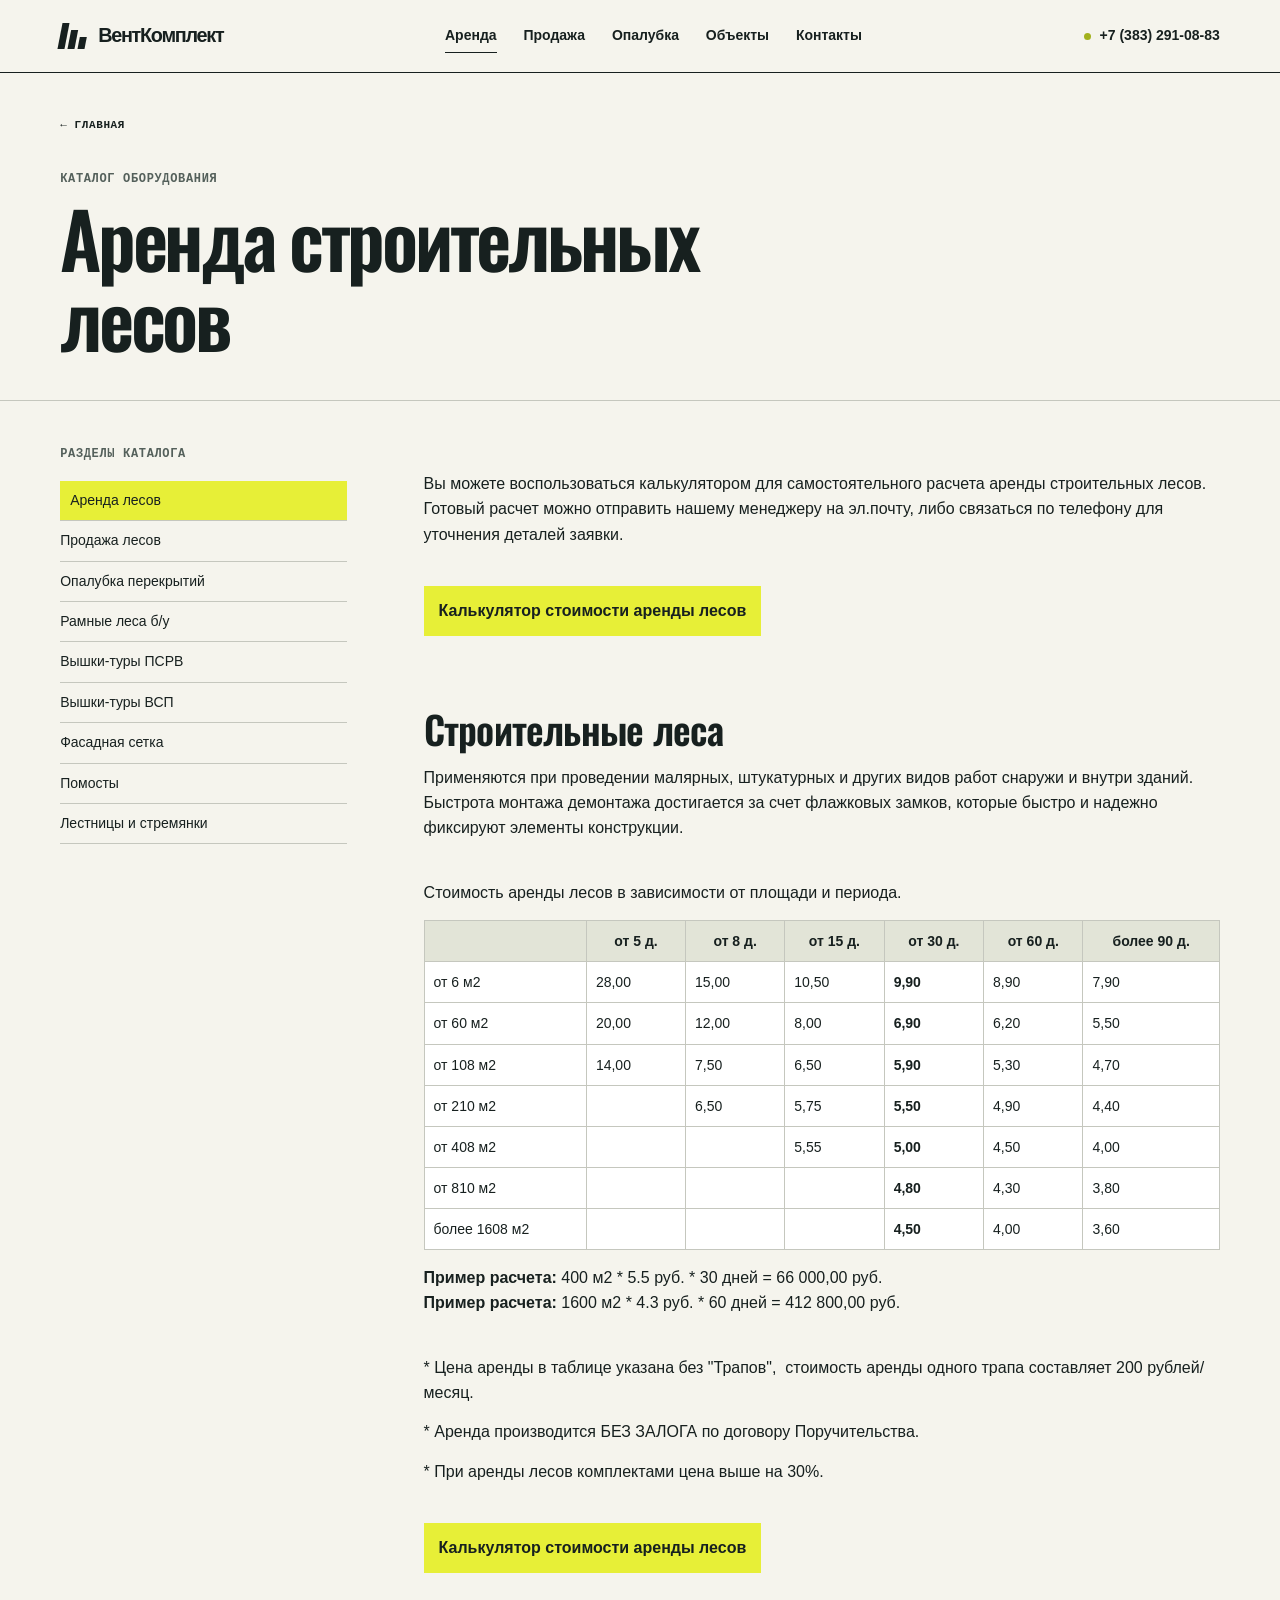
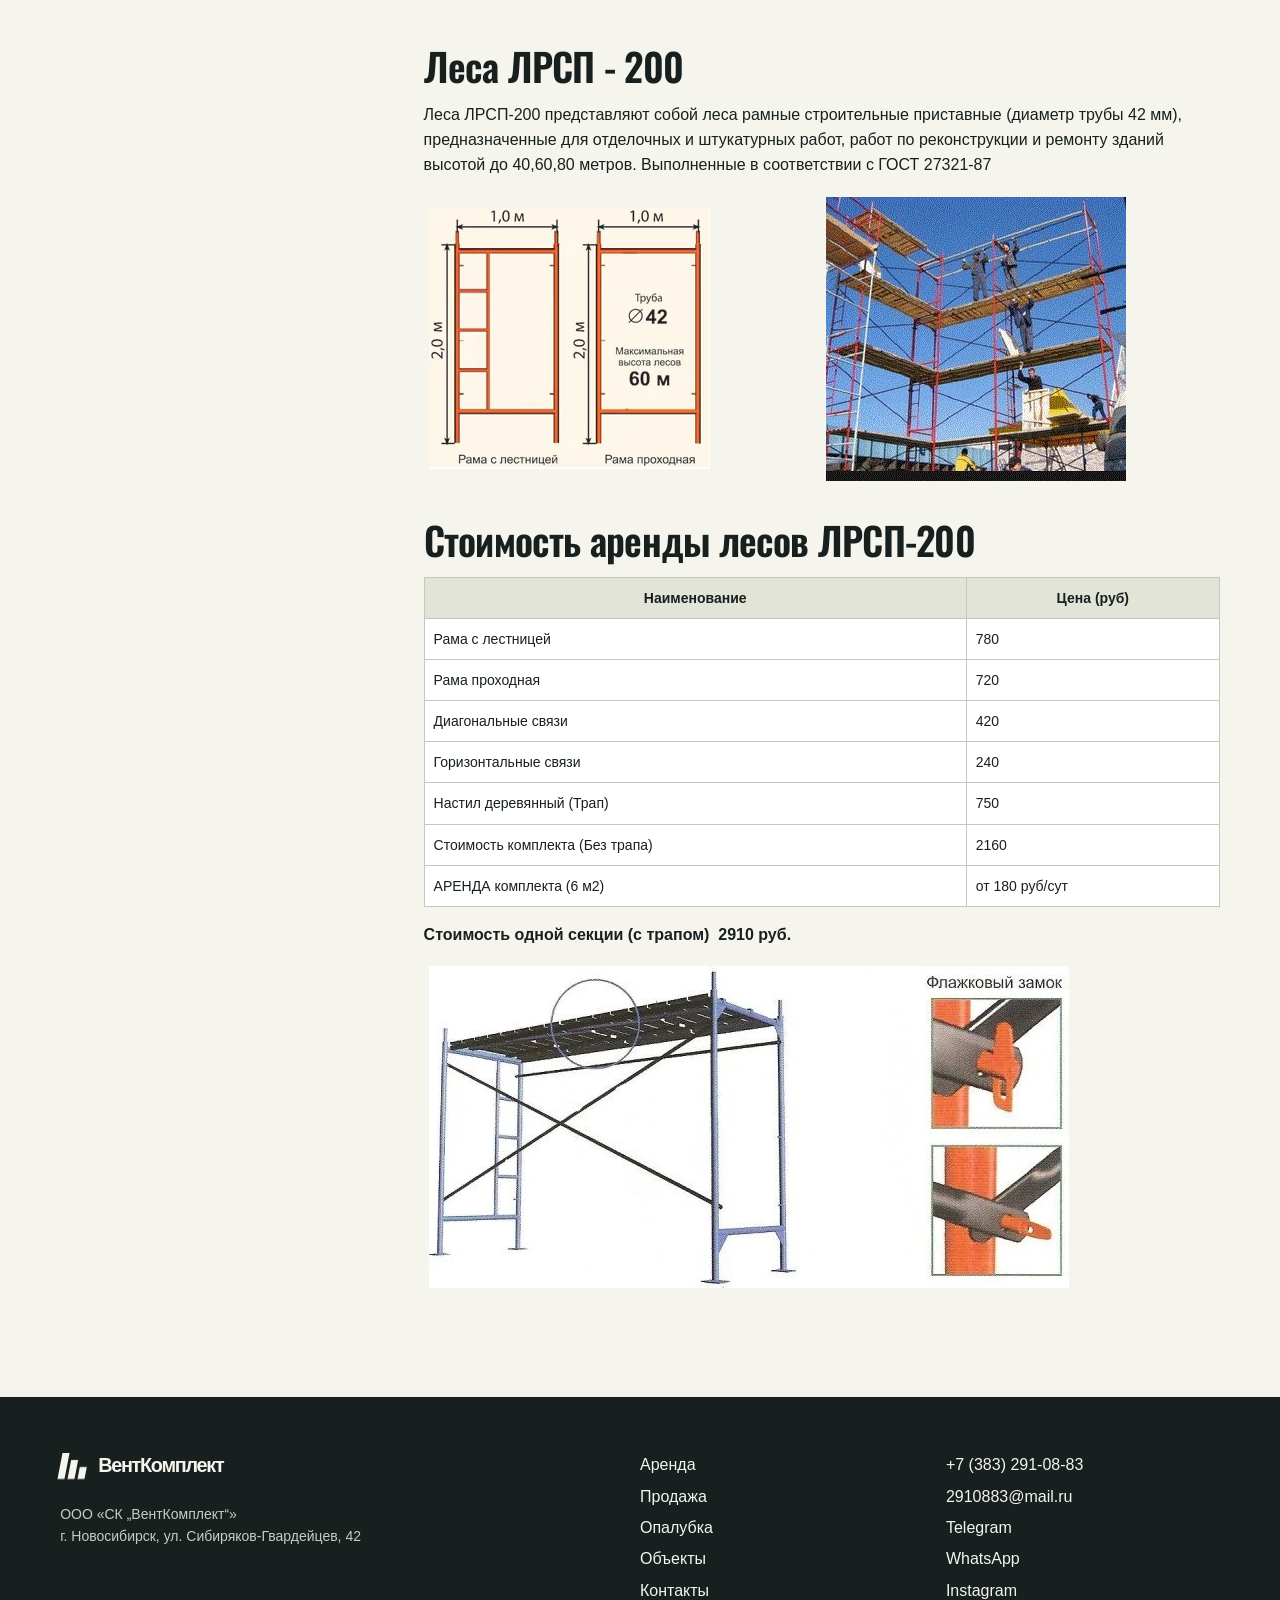
==== arenda-stroitelnyh-lesov.html @ fb4f9b21 "Publish redesign concept" ====
<!DOCTYPE html><html lang="ru"><head><meta charset="utf-8"><meta name="viewport" content="width=device-width, initial-scale=1"><meta name="robots" content="noindex,nofollow"><meta name="theme-color" content="#e9ee35"><title>Аренда строительных лесов | СК ВентКомплект</title><link rel="icon" href="data:,"><link rel="stylesheet" href="site.css"><script defer src="site.js"></script></head><body><a class="skip" href="#main">К содержанию</a><header><div class="topbar wrap"><a class="brand" href="index.html" aria-label="СК ВентКомплект, главная"><i class="brandmark" aria-hidden="true"><b></b><b></b><b></b></i><span>ВентКомплект</span></a><button class="menu" aria-expanded="false" aria-controls="nav">Меню</button><nav id="nav" aria-label="Главное меню"><a href="arenda-stroitelnyh-lesov.html" aria-current="page">Аренда</a><a href="prodazha-stroitelnyh-lesov.html">Продажа</a><a href="opalubka-perekriti.html">Опалубка</a><a href="objects.html">Объекты</a><a href="contacts.html">Контакты</a></nav><a class="header-phone" href="tel:+73832910883"><i></i>+7 (383) 291-08-83</a></div></header><main id="main"><div class="wrap intro"><a class="back" href="index.html">← Главная</a><p class="eyebrow">Каталог оборудования</p><h1>Аренда строительных лесов</h1></div><div class="wrap details-layout"><aside class="sidemenu"><p class="eyebrow">Разделы каталога</p><a href="arenda-stroitelnyh-lesov.html" aria-current="page">Аренда лесов</a><a href="prodazha-stroitelnyh-lesov.html">Продажа лесов</a><a href="opalubka-perekriti.html">Опалубка перекрытий</a><a href="ramnye-lesa.html">Рамные леса б/у</a><a href="vyshka-tura.html">Вышки-туры ПСРВ</a><a href="vyshka-tura-vsp.html">Вышки-туры ВСП</a><a href="fasadnaya-setka.html">Фасадная сетка</a><a href="pomost.html">Помосты</a><a href="lestnicy-stremyanki-transformery.html">Лестницы и стремянки</a></aside><article class="prose">


<br/>
<p>Вы можете воспользоваться калькулятором для самостоятельного расчета аренды строительных лесов. Готовый расчет можно отправить нашему менеджеру на эл.почту, либо связаться по телефону для уточнения деталей заявки.</p>
<br/>
<p>
<a class="calc" href="https://lesa-nsk.ru/calculator/index">Калькулятор стоимости аренды лесов</a></p>
<br/>
<h2>Строительные леса</h2>
<p>Применяются при проведении малярных, штукатурных и других видов работ снаружи и внутри зданий. Быстрота монтажа демонтажа достигается за счет флажковых замков, которые быстро и надежно фиксируют элементы конструкции.</p>
<span><br/>Стоимость аренды лесов в зависимости от площади и периода.</span>
<div><div class="table-scroll"><table><thead>
<tr><th></th><th>от 5 д.</th><th>от 8 д.</th><th>от 15 д.</th><th>от 30 д.</th><th>от 60 д.</th><th>более 90 д.</th></tr>
</thead>
<tbody>
<tr><td>от 6 м2</td><td>28,00</td><td>15,00</td><td>10,50</td><td><b>9,90</b></td><td>8,90</td><td>7,90</td></tr>
<tr><td>от 60 м2</td><td>20,00</td><td>12,00</td><td>8,00</td><td><b>6,90</b></td><td>6,20</td><td>5,50</td></tr>
<tr><td>от 108 м2</td><td>14,00</td><td>7,50</td><td>6,50</td><td><b>5,90</b></td><td>5,30</td><td>4,70</td></tr>
<tr><td>от 210 м2</td><td></td><td>6,50</td><td>5,75</td><td><b>5,50</b></td><td>4,90</td><td>4,40</td></tr>
<tr><td>от 408 м2</td><td></td><td></td><td>5,55</td><td><b>5,00</b></td><td>4,50</td><td>4,00</td></tr>
<tr><td>от 810 м2</td><td></td><td></td><td></td><td><b>4,80</b></td><td>4,30</td><td>3,80</td></tr>
<tr><td>более 1608 м2</td><td></td><td></td><td></td><td><b>4,50</b></td><td>4,00</td><td>3,60</td></tr>
</tbody></table></div></div><p>
<strong>Пример расчета:</strong> 400 м2 * 5.5 руб. * 30 дней
    = 66 000,00 руб.<br/>
<strong>Пример расчета:</strong> 1600 м2 * 4.3 руб. * 60 дней
    = 412 800,00 руб.<br/>
</p>
<br/>
<p>
<span>* Цена аренды в таблице указана без "Трапов",  стоимость аренды одного трапа составляет 200 рублей/месяц.</span>
</p>
<p>
<span>* Аренда производится БЕЗ ЗАЛОГА по договору Поручительства.</span>
</p>
<p>
<span>* При аренды лесов комплектами цена выше на 30%.</span>
</p>
<br/>
<p>
<a class="calc" href="https://lesa-nsk.ru/calculator/index">Калькулятор стоимости аренды лесов</a></p>
<br/>
<h2>Леса ЛРСП - 200</h2>
<p>
    Леса ЛРСП-200 представляют собой леса рамные строительные приставные (диаметр трубы 42 мм), предназначенные для отделочных и штукатурных работ, работ по реконструкции и ремонту зданий высотой до 40,60,80 метров. Выполненные в соответствии с ГОСТ 27321-87
</p>
<p>
<img alt="Аренда строительных лесов" height="261" loading="lazy" src="assets/eb0718deeb.webp" width="281"/> 
                          <img alt="Аренда строительных лесов" height="284" loading="lazy" src="assets/af94b24071.webp" width="300"/>
</p>
<h3>Стоимость аренды лесов ЛРСП-200</h3>
<div class="table-scroll"><table>
<thead>
<tr>
<th>
<span><strong>Наименование</strong></span></th>
<th>
<span><strong>Цена (руб)</strong></span></th>
</tr>
</thead>
<tbody>
<tr>
<td>
<span>Рама с лестницей </span></td>
<td>
<span>780</span></td>
</tr>
<tr>
<td>
<span>Рама проходная </span></td>
<td>
<span>720</span></td>
</tr>
<tr>
<td>
<span>Диагональные связи </span></td>
<td>
<span>420</span></td>
</tr>
<tr>
<td>
<span>Горизонтальные связи </span></td>
<td>
<span>240</span></td>
</tr>
<tr>
<td>
<span>Настил деревянный (Трап) </span></td>
<td>
<span>750</span></td>
</tr>
<tr>
<td>
<span><span>Стоимость комплекта (Без трапа)</span></span>
</td>
<td>
<span><span>2160</span></span></td>
</tr>
<tr>
<td>
<span><span>АРЕНДА комплекта (6 м2) </span></span></td>
<td>
<span><span>от 180 руб/сут</span></span></td>
</tr>
</tbody>
</table></div>

<p>
<span><strong>Стоимость одной секции (с трапом)  <span>2910 руб.</span></strong></span></p>

<p>
<img alt="Аренда строительных лесов" height="322" loading="lazy" src="assets/272e904239.webp" width="640"/>
</p>
</article></div></main><footer><div class="wrap footgrid"><div><a class="brand" href="index.html" aria-label="СК ВентКомплект, главная"><i class="brandmark" aria-hidden="true"><b></b><b></b><b></b></i><span>ВентКомплект</span></a><p>ООО «СК „ВентКомплект“»<br>г. Новосибирск, ул. Сибиряков-Гвардейцев, 42</p></div><div class="footlinks"><a href="arenda-stroitelnyh-lesov.html">Аренда</a><a href="prodazha-stroitelnyh-lesov.html">Продажа</a><a href="opalubka-perekriti.html">Опалубка</a><a href="objects.html">Объекты</a><a href="contacts.html">Контакты</a></div><div class="footlinks"><a href="tel:+73832910883">+7 (383) 291-08-83</a><a href="mailto:2910883@mail.ru">2910883@mail.ru</a><a href="https://t.me/KvitkinR">Telegram</a><a href="https://wa.me/79830029024">WhatsApp</a><a href="https://www.instagram.com/lesa_nsk_/">Instagram</a></div></div></footer><dialog aria-label="Увеличенная фотография"><button class="close" aria-label="Закрыть фотографию">×</button><img alt=""></dialog></body></html>
---- site.css ----
@import url("assets/fonts.css");
:root{--ink:#17201f;--paper:#f5f4ed;--acid:#e7ef37;--line:#c5c7be;--muted:#54605b;--pad:clamp(20px,4.7vw,80px);--head:Oswald,"Arial Narrow",Arial,sans-serif;--mono:Consolas,"Courier New",monospace}
*{box-sizing:border-box}html{scroll-behavior:smooth;scroll-padding-top:82px}body{margin:0;background:var(--paper);color:var(--ink);font:16px/1.53 Arial,Helvetica,sans-serif;-webkit-font-smoothing:antialiased}button,a{color:inherit}a{text-decoration:none}button{font:inherit;cursor:pointer}button:focus-visible,a:focus-visible,[tabindex]:focus-visible{outline:3px solid #3475ce;outline-offset:3px}img{max-width:100%;display:block}figure,p,h1,h2,h3{margin:0}h1,h2,h3{font-weight:600}h1,h2{font-family:var(--head);letter-spacing:-.043em;line-height:1.04}h2{font-size:clamp(42px,5.2vw,84px)}.wrap{width:min(100%,1800px);margin-inline:auto;padding-inline:var(--pad)}.section{padding-block:clamp(62px,7vw,110px)}.skip{position:fixed;top:-80px;left:15px;background:white;padding:10px;z-index:9}.skip:focus{top:5px}
header{background:var(--paper);border-bottom:1px solid var(--ink);position:relative;z-index:5}.topbar{min-height:72px;display:flex;align-items:center;justify-content:space-between;gap:26px}.brand{display:inline-flex;align-items:center;gap:9px;font-size:clamp(18px,1.55vw,26px);font-weight:800;letter-spacing:-.065em;white-space:nowrap;line-height:1}.brandmark{display:flex;width:29px;height:26px;gap:3px;align-items:flex-end;transform:skewX(-11deg)}.brandmark b{width:7px;background:currentColor;display:block;height:100%}.brandmark b:nth-child(2){height:72%}.brandmark b:nth-child(3){height:45%}nav{display:flex;align-items:center;gap:clamp(14px,2.1vw,36px)}nav a,.header-phone{font-size:14px;font-weight:600}nav a{position:relative;padding-block:6px}nav a::after,.plain::after{content:"";position:absolute;inset:auto 0 0;height:1px;background:currentColor;transform:scaleX(0);transform-origin:left;transition:transform .23s}nav a:hover::after,nav [aria-current]::after,.plain:hover::after{transform:scaleX(1)}.header-phone{display:flex;align-items:center;white-space:nowrap;gap:9px}.header-phone i,.signal{display:inline-block;width:10px;height:10px;border-radius:50%;background:#a2b11d}.header-phone i{width:7px;height:7px}.menu{display:none}
.hero{margin-inline:auto;max-width:1800px;display:grid;grid-template-columns:46% 54%;min-height:clamp(545px,46vw,760px);border-bottom:1px solid var(--ink)}.hero-copy{display:grid;grid-template-rows:auto 1fr auto;padding:clamp(26px,3vw,54px) var(--pad) 24px}.hero-top,.eyebrow,.herobottom,.photolink,.rail-hint,.back{font:600 12px/1.4 var(--mono);letter-spacing:.055em;text-transform:uppercase}.hero-top{display:flex;align-items:center;gap:12px}.hero-top .signal{width:9px;height:9px;background:var(--ink);box-shadow:0 0 0 4px var(--acid)}.hero-top em{font-style:normal;color:#798079}.hero-body{align-self:center;padding:35px 0}.eyebrow{color:var(--muted);margin:0 0 18px}.hero h1{font-size:clamp(70px,6.6vw,114px);text-transform:uppercase;line-height:1;letter-spacing:-.048em}.sub{color:#394440;font-size:clamp(16px,1.45vw,22px);line-height:1.45;margin-top:24px}.actions{display:flex;align-items:center;gap:clamp(15px,2.4vw,36px);margin-top:30px}.btn{display:inline-flex;justify-content:space-between;gap:22px;align-items:center;min-height:49px;padding:12px 19px;background:var(--acid);border:1px solid var(--ink);font-size:15px;font-weight:700;transition:background .22s,color .22s}.btn:hover{background:var(--ink);color:var(--acid)}.btn span,.plain span,.product span,.photolink>span:last-child{display:inline-block;transition:transform .25s}.btn:hover span,.plain:hover span,.product:hover span,.photolink:hover>span:last-child{transform:translate(2px,-2px)}.plain{display:inline-flex;gap:12px;align-items:center;position:relative;font-size:15px;font-weight:600;padding-block:3px}.herobottom{font-size:10px;letter-spacing:.08em;display:flex;gap:12px;align-items:center;align-self:end;width:fit-content}.rule{width:38px;height:1px;background:currentColor}.hero-image{position:relative;overflow:hidden;background:#899caa;border-left:1px solid var(--ink)}.hero-image>img{width:100%;height:100%;object-fit:cover;position:absolute;inset:0;transform:scale(1.055) translateY(var(--shift,0px));filter:saturate(.77) contrast(1.055)}.hero-image::before,.hero-image::after{content:"";position:absolute;width:18px;height:18px;z-index:1;top:20px;pointer-events:none;border-top:2px solid rgba(255,255,255,.92)}.hero-image::before{left:20px;border-left:2px solid white}.hero-image::after{right:20px;border-right:2px solid white}.photolink{position:absolute;bottom:23px;right:24px;background:var(--ink);color:white;display:flex;gap:12px;align-items:center;font-size:10px;padding:12px 15px}.xhair{position:relative;width:14px;height:14px;border:1px solid var(--acid);border-radius:100%}.xhair:after{content:"";position:absolute;inset:4px;background:var(--acid);border-radius:100%}
.sectionhead{display:flex;justify-content:space-between;align-items:flex-end;gap:16px;margin-bottom:32px}.sectionhead .eyebrow,.pinned .eyebrow,.delivery .eyebrow{margin-bottom:10px}.rail-hint{font-size:10px;display:flex;align-items:center;gap:8px}.rail-hint b{font:22px/1 Arial}.rail{display:flex;gap:16px;overflow-x:auto;overscroll-behavior-x:contain;scrollbar-color:#555e53 #ddded5;scrollbar-width:thin;padding-bottom:14px;align-items:stretch}.product{flex:0 0 clamp(230px,25.9vw,440px);display:flex;flex-direction:column;min-width:0}.render{height:clamp(185px,17vw,310px);position:relative;display:grid;place-items:center;background:linear-gradient(to right,#cdd1c535 1px,transparent 1px),linear-gradient(to bottom,#cdd1c535 1px,transparent 1px),#edeee5;background-size:28px 28px;border:1px solid #c5c8be}.render img{width:72%;height:76%;object-fit:contain;mix-blend-mode:multiply;transition:transform .45s cubic-bezier(.2,.8,.2,1)}.product:hover .render img{transform:scale(1.035)}.cardname{display:flex;justify-content:space-between;align-items:flex-start;gap:12px;padding:15px 2px 6px}.cardname h3{font:600 clamp(20px,1.7vw,28px)/1.16 var(--head);letter-spacing:-.025em}.cardname span{font-size:20px}
.company{background:var(--ink);color:var(--paper)}.company .eyebrow{color:#c4cbbd}.about-layout{display:grid;grid-template-columns:1fr .95fr;gap:10%}.pinned{position:sticky;align-self:start;top:clamp(30px,7vh,80px)}.about-photo{margin-top:28px;max-width:360px;aspect-ratio:1.85;overflow:hidden}.about-photo img{width:100%;height:100%;object-fit:cover;object-position:50% 63%;filter:grayscale(.4)}.facts{counter-reset:story}.fact{position:relative;border-top:1px solid #57605b;padding:25px 0 clamp(36px,5vw,75px);counter-increment:story}.fact::before{content:"0" counter(story);font:12px var(--mono);color:var(--acid);display:block;margin-bottom:16px}.fact h3{font-family:var(--head);letter-spacing:-.02em;line-height:1.18;font-size:clamp(29px,3.2vw,48px);margin-bottom:17px}.fact p{color:#d5d9d3;line-height:1.62;font-size:clamp(15px,1.16vw,18px);max-width:60ch;margin-bottom:10px}.fact:last-child{padding-bottom:0}.view-photo{display:block;position:relative;background:#738077;border:0;padding:0;overflow:hidden;cursor:zoom-in}.view-photo img{width:100%;height:100%;object-fit:cover;transition:transform .5s}.view-photo:hover img{transform:scale(1.035)}.view-photo span{position:absolute;bottom:12px;right:12px;background:var(--paper);width:34px;height:34px;display:grid;place-items:center;color:var(--ink)}.gallery .view-photo{flex:0 0 min(41vw,620px);height:clamp(200px,24vw,390px)}.shipping{padding:clamp(40px,6vw,88px) 0;background:var(--acid);border-block:1px solid var(--ink)}.delivery{display:flex;gap:24px;align-items:center;justify-content:space-between}.delivery h2{max-width:12em;font-size:clamp(40px,4vw,72px)}.btn.black{background:var(--ink);color:white}.btn.black:hover{color:var(--acid)}footer{background:var(--ink);color:var(--paper);padding:56px 0}.footgrid{display:grid;grid-template-columns:2fr 1fr 1fr;gap:32px}.footgrid p{margin-top:16px;color:#c5ccc6;line-height:1.6;font-size:14px}.footlinks{display:flex;flex-direction:column;gap:7px;align-items:flex-start}.footlinks a:hover{text-decoration:underline}
.intro{padding-block:38px 42px}.back{display:inline-block;font-size:11px;margin-bottom:38px}.intro h1{font-size:clamp(48px,6vw,94px);max-width:18ch}.intro .eyebrow{margin-bottom:10px}.details-layout{border-top:1px solid var(--line);display:grid;grid-template-columns:minmax(170px,.36fr) minmax(0,1fr);gap:clamp(26px,6vw,100px);padding-block:45px 90px}.sidemenu{position:sticky;top:23px;align-self:start;display:grid}.sidemenu a{font-size:14px;padding:9px 10px 9px 0;border-bottom:1px solid var(--line)}.sidemenu [aria-current]{background:var(--acid);padding-left:10px}.prose{min-width:0;overflow-wrap:anywhere;line-height:1.58}.prose h2,.prose h3{font:600 clamp(26px,3vw,42px)/1.15 var(--head);margin:32px 0 14px;letter-spacing:-.02em}.prose p,.prose ul,.prose ol{margin:0 0 14px}.prose :is(td,th) p{margin:0}.prose img{display:inline-block;width:auto;height:auto;max-height:430px;vertical-align:middle;object-fit:contain;margin:5px;max-width:calc(100% - 10px)}.prose a{text-decoration:underline;text-underline-offset:3px}.prose .calc{display:inline-block;background:var(--acid);padding:12px 15px;text-decoration:none;font-weight:bold}.table-scroll{overflow:auto;max-width:100%;margin-block:15px;scrollbar-width:thin}.table-scroll .table-scroll{margin:0}.prose table{border-collapse:collapse;min-width:100%;font-size:14px;background:#fff}.prose th,.prose td{border:1px solid var(--line);padding:9px;min-width:70px;overflow-wrap:normal}.prose td img{max-height:180px}.prose th{background:#e2e4d7}.prose br+br{display:none}.photowall{display:grid;grid-template-columns:1fr 1fr;gap:18px;padding-bottom:85px}.photowall .view-photo{aspect-ratio:1.6}.contactgrid{display:grid;grid-template-columns:1.25fr 1fr;gap:6%;padding-bottom:85px}.contactrow{border-top:1px solid var(--line);padding:16px 0;display:grid;gap:4px}.contactrow span{font-size:14px;color:var(--muted)}.contactrow a{font-size:clamp(22px,2.5vw,36px);letter-spacing:-.045em}.address{background:#e7eadb;padding:35px;align-self:start}.address h2{font-size:29px}.address p{margin:9px 0 22px}.address p:last-child{margin-bottom:0}dialog{border:none;background:transparent;padding:0;max-width:94vw;max-height:92dvh;overflow:visible}dialog::backdrop{background:#0e1515e8}dialog img{max-height:82dvh;width:auto;max-width:90vw;object-fit:contain}.close{position:absolute;right:0;top:-38px;border:0;color:white;background:transparent;font-size:35px;line-height:1}.motion .fact{transition:opacity .55s,transform .55s}.motion .fact.wait{opacity:.55;transform:translateY(14px)}
@media(max-width:1000px){.topbar{gap:14px}.hero h1{font-size:6.8vw}.hero-copy{padding-right:22px}.hero .actions{gap:16px}.header-phone{font-size:12px}nav{gap:15px}nav a{font-size:13px}}
@media(max-width:760px){.topbar{min-height:58px}.menu{display:block;margin-left:auto;border:1px solid var(--line);padding:6px 12px;background:transparent;font-size:13px}.header-phone{display:none}nav{display:none;position:absolute;left:0;right:0;top:100%;padding:12px var(--pad) 17px;background:var(--paper);border-bottom:1px solid var(--ink);flex-direction:column;align-items:stretch;gap:0}nav.open{display:flex}nav a{padding:9px 0}.hero{grid-template-columns:1fr;min-height:0}.hero-copy{padding:25px var(--pad) 23px}.hero-body{padding:31px 0 0}.hero-top{font-size:10px}.hero .eyebrow{margin-bottom:10px}.hero h1{font-size:clamp(52px,11vw,80px)}.hero h1 br{display:none}.hero h1 br::after{content:" "}.hero h1{max-width:11ch}.hero .sub{margin-top:15px}.actions{margin-top:21px}.btn{min-height:44px}.herobottom{display:none}.hero-image{height:clamp(210px,60vw,385px);border-left:0;border-top:1px solid var(--ink)}.photolink{bottom:13px;right:13px}.hero-image::before,.hero-image::after{top:13px;width:13px;height:13px}.hero-image::before{left:13px}.hero-image::after{right:13px}.rail{gap:12px}.product{flex-basis:min(72vw,330px)}.render{height:clamp(165px,45vw,230px)}.about-layout{grid-template-columns:1fr;gap:30px}.pinned{top:0;z-index:1;background:var(--ink);padding:15px 0;border-bottom:1px solid #55605c}.about-photo{display:none}.fact{padding:20px 0 26px}.fact::before{margin-bottom:9px}.sectionhead{margin-bottom:22px}.gallery .view-photo{flex-basis:80vw;height:52vw;max-height:350px}.delivery{align-items:flex-start;flex-direction:column}.footgrid{grid-template-columns:1fr 1fr}.footgrid>div:first-child{grid-column:1/-1}.details-layout{grid-template-columns:minmax(0,1fr);padding-top:16px;gap:22px}.sidemenu{position:static;display:flex;overflow-x:auto;gap:12px;align-items:center}.sidemenu a{flex:none;padding:7px;font-size:12px}.sidemenu .eyebrow{display:none}.intro{padding-block:22px 28px}.back{margin-bottom:20px}.photowall{grid-template-columns:1fr}.contactgrid{grid-template-columns:1fr;gap:24px}.address{padding:25px}.prose img{max-height:290px}}
@media(max-width:370px){.actions{flex-wrap:wrap}.hero h1{font-size:49px}}
@media(prefers-reduced-motion:reduce){html{scroll-behavior:auto}*,*::before,*::after{transition:none!important;animation:none!important}.hero-image>img{transform:none}}
@media(min-width:761px){.hero h1{font-size:clamp(44px,6.1vw,110px)}}
.hero-copy{min-width:0}
@media(max-width:370px){.hero h1{font-size:44px}.rail-hint{display:none}.sectionhead{align-items:flex-start;flex-wrap:wrap}.intro h1{font-size:42px}}
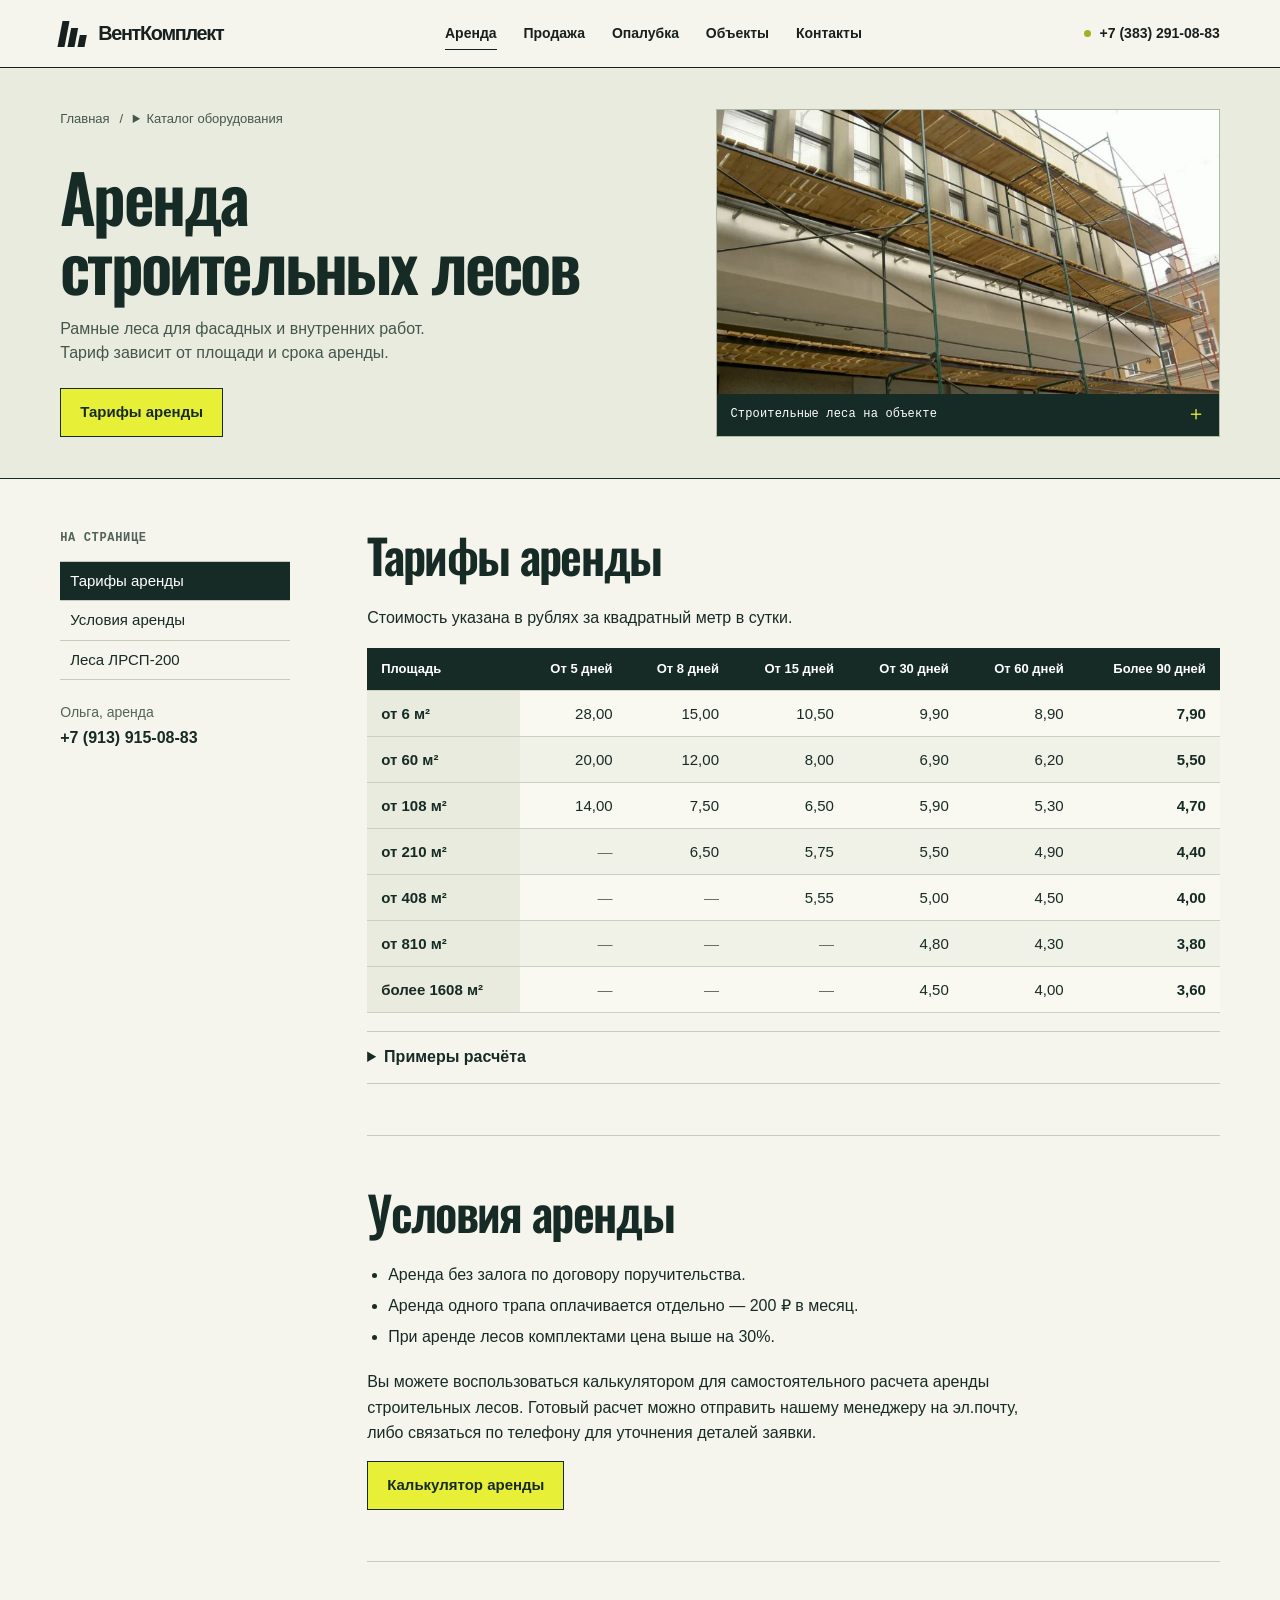
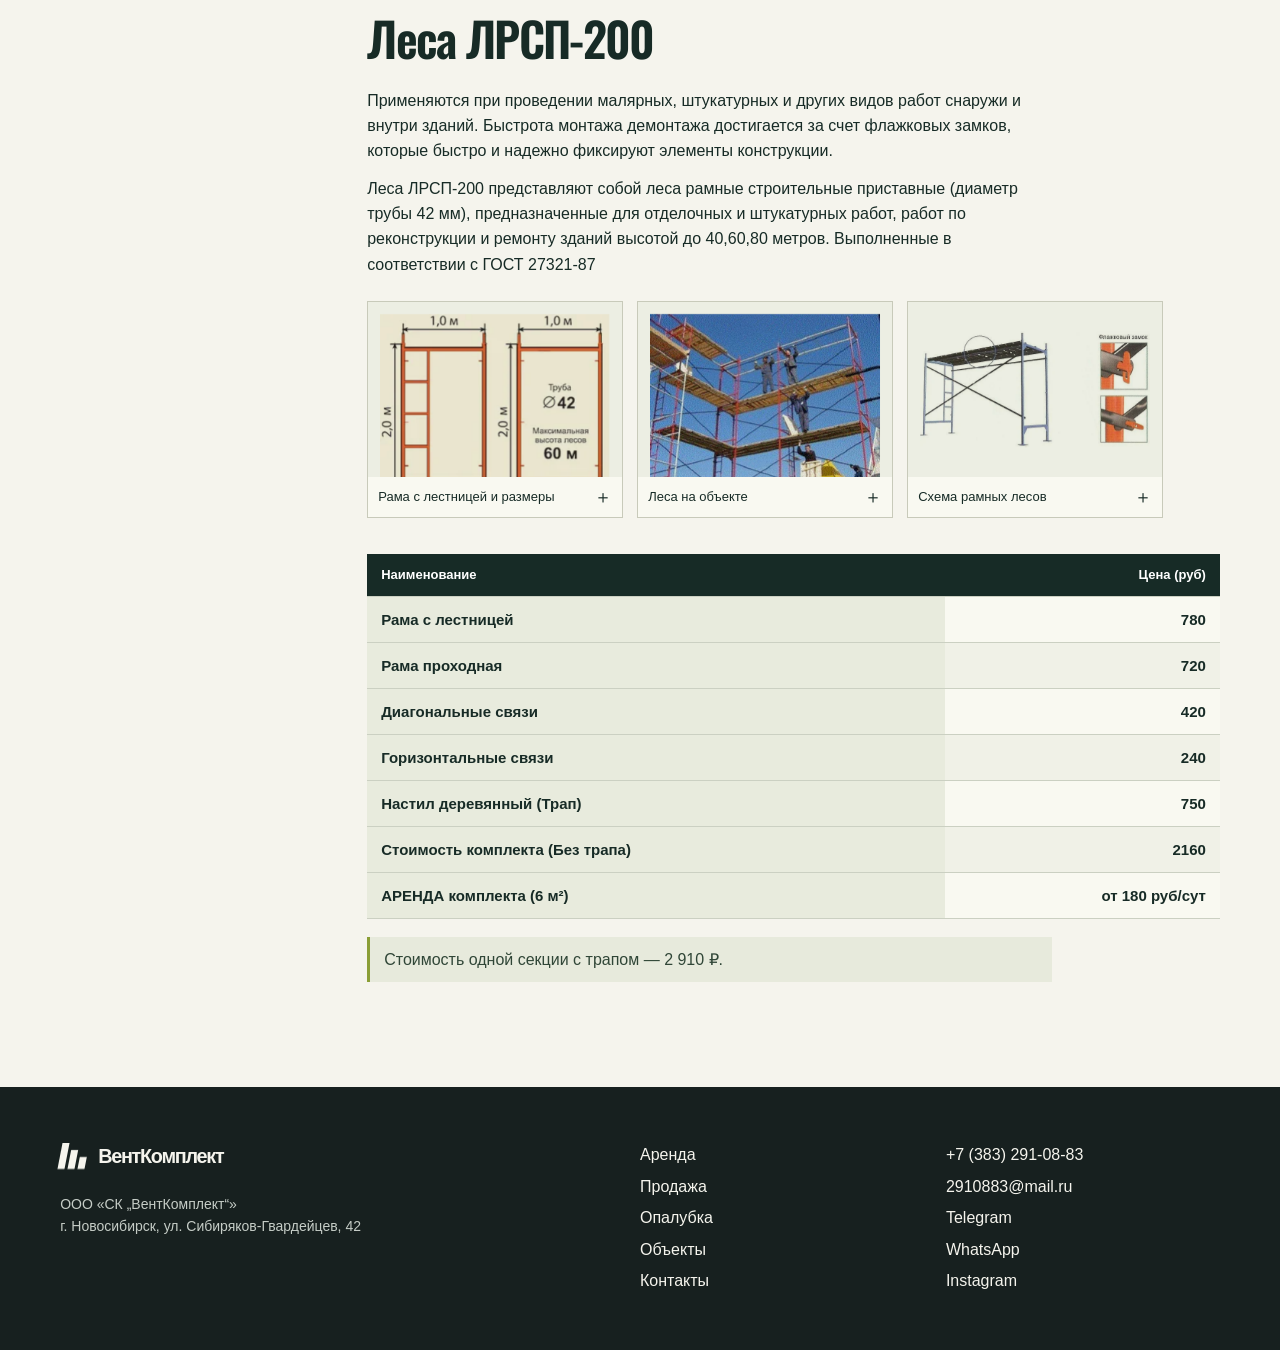
==== commit 2e4117b5: "Rework VentKomplekt around field photography, rental rates and equipment specifications" ====
--- a/arenda-stroitelnyh-lesov.html
+++ b/arenda-stroitelnyh-lesov.html
@@ -1,115 +1,216 @@
-<!DOCTYPE html><html lang="ru"><head><meta charset="utf-8"><meta name="viewport" content="width=device-width, initial-scale=1"><meta name="robots" content="noindex,nofollow"><meta name="theme-color" content="#e9ee35"><title>Аренда строительных лесов | СК ВентКомплект</title><link rel="icon" href="data:,"><link rel="stylesheet" href="site.css"><script defer src="site.js"></script></head><body><a class="skip" href="#main">К содержанию</a><header><div class="topbar wrap"><a class="brand" href="index.html" aria-label="СК ВентКомплект, главная"><i class="brandmark" aria-hidden="true"><b></b><b></b><b></b></i><span>ВентКомплект</span></a><button class="menu" aria-expanded="false" aria-controls="nav">Меню</button><nav id="nav" aria-label="Главное меню"><a href="arenda-stroitelnyh-lesov.html" aria-current="page">Аренда</a><a href="prodazha-stroitelnyh-lesov.html">Продажа</a><a href="opalubka-perekriti.html">Опалубка</a><a href="objects.html">Объекты</a><a href="contacts.html">Контакты</a></nav><a class="header-phone" href="tel:+73832910883"><i></i>+7 (383) 291-08-83</a></div></header><main id="main"><div class="wrap intro"><a class="back" href="index.html">← Главная</a><p class="eyebrow">Каталог оборудования</p><h1>Аренда строительных лесов</h1></div><div class="wrap details-layout"><aside class="sidemenu"><p class="eyebrow">Разделы каталога</p><a href="arenda-stroitelnyh-lesov.html" aria-current="page">Аренда лесов</a><a href="prodazha-stroitelnyh-lesov.html">Продажа лесов</a><a href="opalubka-perekriti.html">Опалубка перекрытий</a><a href="ramnye-lesa.html">Рамные леса б/у</a><a href="vyshka-tura.html">Вышки-туры ПСРВ</a><a href="vyshka-tura-vsp.html">Вышки-туры ВСП</a><a href="fasadnaya-setka.html">Фасадная сетка</a><a href="pomost.html">Помосты</a><a href="lestnicy-stremyanki-transformery.html">Лестницы и стремянки</a></aside><article class="prose">
-
-
-<br/>
-<p>Вы можете воспользоваться калькулятором для самостоятельного расчета аренды строительных лесов. Готовый расчет можно отправить нашему менеджеру на эл.почту, либо связаться по телефону для уточнения деталей заявки.</p>
-<br/>
-<p>
-<a class="calc" href="https://lesa-nsk.ru/calculator/index">Калькулятор стоимости аренды лесов</a></p>
-<br/>
-<h2>Строительные леса</h2>
-<p>Применяются при проведении малярных, штукатурных и других видов работ снаружи и внутри зданий. Быстрота монтажа демонтажа достигается за счет флажковых замков, которые быстро и надежно фиксируют элементы конструкции.</p>
-<span><br/>Стоимость аренды лесов в зависимости от площади и периода.</span>
-<div><div class="table-scroll"><table><thead>
-<tr><th></th><th>от 5 д.</th><th>от 8 д.</th><th>от 15 д.</th><th>от 30 д.</th><th>от 60 д.</th><th>более 90 д.</th></tr>
+<!DOCTYPE html>
+<html lang="ru">
+<head>
+<meta charset="utf-8"/>
+<meta content="width=device-width, initial-scale=1" name="viewport"/>
+<meta content="noindex,nofollow" name="robots"/>
+<meta content="#e9ee35" name="theme-color"/>
+<title>Аренда строительных лесов | СК ВентКомплект</title>
+<link href="data:," rel="icon"/>
+<link href="site.css" rel="stylesheet"/>
+<script defer="" src="site.js"></script>
+<link href="catalog-detail.css" rel="stylesheet"/>
+<script defer="" src="catalog-detail.js"></script>
+</head>
+<body><a class="skip" href="#main">К содержанию</a>
+<header>
+<div class="topbar wrap"><a aria-label="СК ВентКомплект, главная" class="brand" href="index.html"><i aria-hidden="true" class="brandmark"><b></b><b></b><b></b></i><span>ВентКомплект</span></a><button aria-controls="nav" aria-expanded="false" class="menu">Меню</button>
+<nav aria-label="Главное меню" id="nav"><a aria-current="page" href="arenda-stroitelnyh-lesov.html">Аренда</a><a href="prodazha-stroitelnyh-lesov.html">Продажа</a><a href="opalubka-perekriti.html">Опалубка</a><a href="objects.html">Объекты</a><a href="contacts.html">Контакты</a>
+</nav><a class="header-phone" href="tel:+73832910883"><i></i>+7 (383) 291-08-83</a>
+</div>
+</header>
+<main class="cd-main" id="main">
+<div class="cd-heading">
+<div class="wrap cd-split">
+<div class="cd-title">
+<div class="cd-bread"><a href="index.html">Главная</a><span>/</span>
+<details class="cd-picker">
+<summary>Каталог оборудования</summary>
+<div><a aria-current="page" href="arenda-stroitelnyh-lesov.html">Аренда лесов</a><a href="prodazha-stroitelnyh-lesov.html">Продажа лесов</a><a href="opalubka-perekriti.html">Опалубка перекрытий</a><a href="ramnye-lesa.html">Рамные леса б/у</a><a href="vyshka-tura.html">Вышки-туры ПСРВ</a><a href="vyshka-tura-vsp.html">Вышки-туры ВСП</a><a href="fasadnaya-setka.html">Фасадная сетка</a><a href="pomost.html">Помосты</a><a href="lestnicy-stremyanki-transformery.html">Лестницы и стремянки</a>
+</div>
+</details>
+</div>
+<h1>Аренда строительных лесов</h1>
+<p>Рамные леса для фасадных и внутренних работ. Тариф зависит от площади и срока аренды.</p><a class="cd-action" href="#tarify">Тарифы аренды</a>
+</div><button aria-label="Увеличить фотографию: Строительные леса на объекте" class="cd-heroimg documentary" data-photo="assets/30a6571224.webp" type="button"><img alt="Строительные леса на объекте" fetchpriority="high" src="assets/30a6571224.webp"/><span class="cd-figcap">Строительные леса на объекте<span aria-hidden="true">＋</span></span></button>
+</div>
+</div>
+<div class="wrap cd-body">
+<aside class="cd-sidebar">
+<details class="cd-jump">
+<summary>На странице</summary>
+<div><a href="#tarify">Тарифы аренды</a><a href="#usloviya">Условия аренды</a><a href="#lrsp">Леса ЛРСП-200</a>
+</div>
+</details>
+<div aria-label="Разделы страницы" class="cd-sidemenu"><span class="cd-eyebrow">На странице</span><a href="#tarify">Тарифы аренды</a><a href="#usloviya">Условия аренды</a><a href="#lrsp">Леса ЛРСП-200</a>
+</div>
+<div class="cd-sales"><span>Ольга, аренда</span><a href="tel:+79139150883">+7 (913) 915-08-83</a>
+</div>
+</aside>
+<article class="cd-content">
+<section class="cd-section" id="tarify">
+<h2>Тарифы аренды</h2>
+<p>Стоимость указана в рублях за квадратный метр в сутки.</p>
+<div aria-label="Ставки аренды по площади и сроку" class="table-scroll cd-table" role="region" tabindex="0">
+<table aria-label="Ставки аренды по площади и сроку">
+<thead>
+<tr>
+<th scope="col">Площадь</th>
+<th scope="col">От 5 дней</th>
+<th scope="col">От 8 дней</th>
+<th scope="col">От 15 дней</th>
+<th scope="col">От 30 дней</th>
+<th scope="col">От 60 дней</th>
+<th scope="col">Более 90 дней</th>
+</tr>
 </thead>
 <tbody>
-<tr><td>от 6 м2</td><td>28,00</td><td>15,00</td><td>10,50</td><td><b>9,90</b></td><td>8,90</td><td>7,90</td></tr>
-<tr><td>от 60 м2</td><td>20,00</td><td>12,00</td><td>8,00</td><td><b>6,90</b></td><td>6,20</td><td>5,50</td></tr>
-<tr><td>от 108 м2</td><td>14,00</td><td>7,50</td><td>6,50</td><td><b>5,90</b></td><td>5,30</td><td>4,70</td></tr>
-<tr><td>от 210 м2</td><td></td><td>6,50</td><td>5,75</td><td><b>5,50</b></td><td>4,90</td><td>4,40</td></tr>
-<tr><td>от 408 м2</td><td></td><td></td><td>5,55</td><td><b>5,00</b></td><td>4,50</td><td>4,00</td></tr>
-<tr><td>от 810 м2</td><td></td><td></td><td></td><td><b>4,80</b></td><td>4,30</td><td>3,80</td></tr>
-<tr><td>более 1608 м2</td><td></td><td></td><td></td><td><b>4,50</b></td><td>4,00</td><td>3,60</td></tr>
-</tbody></table></div></div><p>
-<strong>Пример расчета:</strong> 400 м2 * 5.5 руб. * 30 дней
-    = 66 000,00 руб.<br/>
-<strong>Пример расчета:</strong> 1600 м2 * 4.3 руб. * 60 дней
-    = 412 800,00 руб.<br/>
-</p>
-<br/>
-<p>
-<span>* Цена аренды в таблице указана без "Трапов",  стоимость аренды одного трапа составляет 200 рублей/месяц.</span>
-</p>
-<p>
-<span>* Аренда производится БЕЗ ЗАЛОГА по договору Поручительства.</span>
-</p>
-<p>
-<span>* При аренды лесов комплектами цена выше на 30%.</span>
-</p>
-<br/>
-<p>
-<a class="calc" href="https://lesa-nsk.ru/calculator/index">Калькулятор стоимости аренды лесов</a></p>
-<br/>
-<h2>Леса ЛРСП - 200</h2>
-<p>
-    Леса ЛРСП-200 представляют собой леса рамные строительные приставные (диаметр трубы 42 мм), предназначенные для отделочных и штукатурных работ, работ по реконструкции и ремонту зданий высотой до 40,60,80 метров. Выполненные в соответствии с ГОСТ 27321-87
-</p>
-<p>
-<img alt="Аренда строительных лесов" height="261" loading="lazy" src="assets/eb0718deeb.webp" width="281"/> 
-                          <img alt="Аренда строительных лесов" height="284" loading="lazy" src="assets/af94b24071.webp" width="300"/>
-</p>
-<h3>Стоимость аренды лесов ЛРСП-200</h3>
-<div class="table-scroll"><table>
+<tr>
+<th scope="row">от 6 м²</th>
+<td>28,00</td>
+<td>15,00</td>
+<td>10,50</td>
+<td>9,90</td>
+<td>8,90</td>
+<td>7,90</td>
+</tr>
+<tr>
+<th scope="row">от 60 м²</th>
+<td>20,00</td>
+<td>12,00</td>
+<td>8,00</td>
+<td>6,90</td>
+<td>6,20</td>
+<td>5,50</td>
+</tr>
+<tr>
+<th scope="row">от 108 м²</th>
+<td>14,00</td>
+<td>7,50</td>
+<td>6,50</td>
+<td>5,90</td>
+<td>5,30</td>
+<td>4,70</td>
+</tr>
+<tr>
+<th scope="row">от 210 м²</th>
+<td><span aria-label="Не указано">—</span></td>
+<td>6,50</td>
+<td>5,75</td>
+<td>5,50</td>
+<td>4,90</td>
+<td>4,40</td>
+</tr>
+<tr>
+<th scope="row">от 408 м²</th>
+<td><span aria-label="Не указано">—</span></td>
+<td><span aria-label="Не указано">—</span></td>
+<td>5,55</td>
+<td>5,00</td>
+<td>4,50</td>
+<td>4,00</td>
+</tr>
+<tr>
+<th scope="row">от 810 м²</th>
+<td><span aria-label="Не указано">—</span></td>
+<td><span aria-label="Не указано">—</span></td>
+<td><span aria-label="Не указано">—</span></td>
+<td>4,80</td>
+<td>4,30</td>
+<td>3,80</td>
+</tr>
+<tr>
+<th scope="row">более 1608 м²</th>
+<td><span aria-label="Не указано">—</span></td>
+<td><span aria-label="Не указано">—</span></td>
+<td><span aria-label="Не указано">—</span></td>
+<td>4,50</td>
+<td>4,00</td>
+<td>3,60</td>
+</tr>
+</tbody>
+</table>
+</div>
+<details class="cd-expand">
+<summary>Примеры расчёта</summary>
+<div>
+<p>400 м² × 5,50 ₽ × 30 дней = 66 000 ₽.</p>
+<p>1 600 м² × 4,30 ₽ × 60 дней = 412 800 ₽.</p>
+</div>
+</details>
+</section>
+<section class="cd-section" id="usloviya">
+<h2>Условия аренды</h2>
+<ul class="cd-list">
+<li>Аренда без залога по договору поручительства.</li>
+<li>Аренда одного трапа оплачивается отдельно — 200 ₽ в месяц.</li>
+<li>При аренде лесов комплектами цена выше на 30%.</li>
+</ul>
+<p>Вы можете воспользоваться калькулятором для самостоятельного расчета аренды строительных лесов. Готовый расчет можно отправить нашему менеджеру на эл.почту, либо связаться по телефону для уточнения деталей заявки.</p><a class="cd-action" href="https://lesa-nsk.ru/calculator/index">Калькулятор аренды</a>
+</section>
+<section class="cd-section" id="lrsp">
+<h2>Леса ЛРСП-200</h2>
+<p>Применяются при проведении малярных, штукатурных и других видов работ снаружи и внутри зданий. Быстрота монтажа демонтажа достигается за счет флажковых замков, которые быстро и надежно фиксируют элементы конструкции.</p>
+<p>Леса ЛРСП-200 представляют собой леса рамные строительные приставные (диаметр трубы 42 мм), предназначенные для отделочных и штукатурных работ, работ по реконструкции и ремонту зданий высотой до 40,60,80 метров. Выполненные в соответствии с ГОСТ 27321-87</p>
+<div aria-label="Фотографии и чертежи оборудования" class="cd-gallery rail" role="region" tabindex="0"><button aria-label="Увеличить: Рама с лестницей и размеры" class="cd-item" data-photo="assets/eb0718deeb.webp" type="button"><span class="cd-mat"><img alt="Рама с лестницей и размеры" loading="lazy" src="assets/eb0718deeb.webp"/></span><span class="cd-imagecap">Рама с лестницей и размеры<span aria-hidden="true">＋</span></span></button><button aria-label="Увеличить: Леса на объекте" class="cd-item" data-photo="assets/af94b24071.webp" type="button"><span class="cd-mat"><img alt="Леса на объекте" loading="lazy" src="assets/af94b24071.webp"/></span><span class="cd-imagecap">Леса на объекте<span aria-hidden="true">＋</span></span></button><button aria-label="Увеличить: Схема рамных лесов" class="cd-item" data-photo="assets/272e904239.webp" type="button"><span class="cd-mat"><img alt="Схема рамных лесов" loading="lazy" src="assets/272e904239.webp"/></span><span class="cd-imagecap">Схема рамных лесов<span aria-hidden="true">＋</span></span></button>
+</div>
+<div aria-label="Стоимость элементов ЛРСП-200" class="table-scroll cd-table" role="region" tabindex="0">
+<table aria-label="Стоимость элементов ЛРСП-200">
 <thead>
 <tr>
-<th>
-<span><strong>Наименование</strong></span></th>
-<th>
-<span><strong>Цена (руб)</strong></span></th>
+<th scope="col">Наименование</th>
+<th scope="col">Цена (руб)</th>
 </tr>
 </thead>
 <tbody>
 <tr>
-<td>
-<span>Рама с лестницей </span></td>
-<td>
-<span>780</span></td>
-</tr>
-<tr>
-<td>
-<span>Рама проходная </span></td>
-<td>
-<span>720</span></td>
-</tr>
-<tr>
-<td>
-<span>Диагональные связи </span></td>
-<td>
-<span>420</span></td>
-</tr>
-<tr>
-<td>
-<span>Горизонтальные связи </span></td>
-<td>
-<span>240</span></td>
-</tr>
-<tr>
-<td>
-<span>Настил деревянный (Трап) </span></td>
-<td>
-<span>750</span></td>
-</tr>
-<tr>
-<td>
-<span><span>Стоимость комплекта (Без трапа)</span></span>
-</td>
-<td>
-<span><span>2160</span></span></td>
-</tr>
-<tr>
-<td>
-<span><span>АРЕНДА комплекта (6 м2) </span></span></td>
-<td>
-<span><span>от 180 руб/сут</span></span></td>
+<th scope="row">Рама с лестницей</th>
+<td>780</td>
+</tr>
+<tr>
+<th scope="row">Рама проходная</th>
+<td>720</td>
+</tr>
+<tr>
+<th scope="row">Диагональные связи</th>
+<td>420</td>
+</tr>
+<tr>
+<th scope="row">Горизонтальные связи</th>
+<td>240</td>
+</tr>
+<tr>
+<th scope="row">Настил деревянный (Трап)</th>
+<td>750</td>
+</tr>
+<tr>
+<th scope="row">Стоимость комплекта (Без трапа)</th>
+<td>2160</td>
+</tr>
+<tr>
+<th scope="row">АРЕНДА комплекта (6 м²)</th>
+<td>от 180 руб/сут</td>
 </tr>
 </tbody>
-</table></div>
-
-<p>
-<span><strong>Стоимость одной секции (с трапом)  <span>2910 руб.</span></strong></span></p>
-
-<p>
-<img alt="Аренда строительных лесов" height="322" loading="lazy" src="assets/272e904239.webp" width="640"/>
-</p>
-</article></div></main><footer><div class="wrap footgrid"><div><a class="brand" href="index.html" aria-label="СК ВентКомплект, главная"><i class="brandmark" aria-hidden="true"><b></b><b></b><b></b></i><span>ВентКомплект</span></a><p>ООО «СК „ВентКомплект“»<br>г. Новосибирск, ул. Сибиряков-Гвардейцев, 42</p></div><div class="footlinks"><a href="arenda-stroitelnyh-lesov.html">Аренда</a><a href="prodazha-stroitelnyh-lesov.html">Продажа</a><a href="opalubka-perekriti.html">Опалубка</a><a href="objects.html">Объекты</a><a href="contacts.html">Контакты</a></div><div class="footlinks"><a href="tel:+73832910883">+7 (383) 291-08-83</a><a href="mailto:2910883@mail.ru">2910883@mail.ru</a><a href="https://t.me/KvitkinR">Telegram</a><a href="https://wa.me/79830029024">WhatsApp</a><a href="https://www.instagram.com/lesa_nsk_/">Instagram</a></div></div></footer><dialog aria-label="Увеличенная фотография"><button class="close" aria-label="Закрыть фотографию">×</button><img alt=""></dialog></body></html>+</table>
+</div>
+<p class="cd-note">Стоимость одной секции с трапом — 2 910 ₽.</p>
+</section>
+</article>
+</div>
+</main>
+<footer>
+<div class="wrap footgrid">
+<div><a aria-label="СК ВентКомплект, главная" class="brand" href="index.html"><i aria-hidden="true" class="brandmark"><b></b><b></b><b></b></i><span>ВентКомплект</span></a>
+<p>ООО «СК „ВентКомплект“»<br/>г. Новосибирск, ул. Сибиряков-Гвардейцев, 42</p>
+</div>
+<div class="footlinks"><a href="arenda-stroitelnyh-lesov.html">Аренда</a><a href="prodazha-stroitelnyh-lesov.html">Продажа</a><a href="opalubka-perekriti.html">Опалубка</a><a href="objects.html">Объекты</a><a href="contacts.html">Контакты</a>
+</div>
+<div class="footlinks"><a href="tel:+73832910883">+7 (383) 291-08-83</a><a href="mailto:2910883@mail.ru">2910883@mail.ru</a><a href="https://t.me/KvitkinR">Telegram</a><a href="https://wa.me/79830029024">WhatsApp</a><a href="https://www.instagram.com/lesa_nsk_/">Instagram</a>
+</div>
+</div>
+</footer>
+<dialog aria-label="Увеличенная фотография"><button aria-label="Закрыть фотографию" class="close">×</button><img alt=""/>
+</dialog>
+</body>
+</html>
--- a/site.css
+++ b/site.css
@@ -13,3 +13,17 @@
 @media(min-width:761px){.hero h1{font-size:clamp(44px,6.1vw,110px)}}
 .hero-copy{min-width:0}
 @media(max-width:370px){.hero h1{font-size:44px}.rail-hint{display:none}.sectionhead{align-items:flex-start;flex-wrap:wrap}.intro h1{font-size:42px}}
+/* Shared full-size photograph viewer. */
+dialog[open]{background:#172b26;box-shadow:0 18px 75px #07100b66;max-width:min(94vw,1320px);padding:0;color:#f5f4ed;overflow:visible}
+dialog[open] img{width:100%;height:auto;max-height:72dvh;min-width:min(56vw,500px);object-fit:contain;background:#101b17}
+dialog::backdrop{background:#0b1711dd}
+dialog .close{top:9px;right:9px;z-index:1;width:40px;height:40px;line-height:1;background:#172b26f0;border:1px solid #fff9;font-size:27px}
+.light-toolbar{display:flex;align-items:center;gap:6px;padding:8px 11px;background:#172b26}
+.light-toolbar span{flex:1;padding-right:10px;font-size:14px;line-height:1.28}
+.light-toolbar button{width:38px;height:36px;border:1px solid #79897e;background:transparent;color:#fff;font-size:19px}
+.light-toolbar button:disabled{opacity:.36;cursor:default}
+body:has(dialog[open]){overflow:hidden}
+@media(min-width:761px){header .topbar{min-height:67px}}
+@media(max-width:760px){header .header-phone{display:inline-flex;font-size:12px;gap:0;order:1}header .header-phone i{display:none}header .menu{order:2;margin-left:0}header .brand{margin-right:auto}.topbar{gap:9px}dialog[open] img{min-width:min(82vw,500px)}}
+@media(max-width:360px){header .brand{font-size:16px;gap:6px}header .brandmark{width:22px;height:21px;gap:2px}header .header-phone{font-size:10px}header .menu{font-size:12px;padding:5px 7px}}
+@media(prefers-reduced-motion:no-preference){dialog[open]{animation:open-photo .22s cubic-bezier(.23,1,.32,1)}@keyframes open-photo{from{opacity:0;transform:scale(.97)}to{opacity:1;transform:none}}}
--- a/catalog-detail.css
+++ b/catalog-detail.css
@@ -0,0 +1,113 @@
+.cd-main {
+  --catalog-ink: #172b26;
+  --catalog-paper: #f5f4ed;
+  --catalog-grid: #c8caba;
+  --catalog-muted: #52635a;
+  color: var(--catalog-ink);
+  background: var(--catalog-paper);
+}
+.cd-heading { border-bottom: 1px solid var(--catalog-ink); background: #e9ebdf; }
+.cd-split { display: grid; grid-template-columns: minmax(0, 1fr) minmax(320px, .85fr); padding-block: clamp(24px, 3.2vw, 58px); gap: clamp(22px, 5vw, 90px); align-items: stretch; }
+.cd-bread { display: flex; align-items: center; gap: .75em; font-size: 13px; color: #43574c; margin-bottom: clamp(22px, 2.6vw, 52px); position: relative; z-index: 3; }
+.cd-bread > a:hover, .cd-picker summary:hover { text-decoration: underline; text-underline-offset: 3px; }
+.cd-picker { position: relative; }
+.cd-picker summary, .cd-jump summary, .cd-expand summary { cursor: pointer; }
+.cd-picker > div { position: absolute; z-index: 4; left: 0; top: calc(100% + 10px); width: min(250px, 70vw); background: #f8f8ef; border: 1px solid var(--catalog-ink); box-shadow: 6px 6px 0 #172b2620; padding: 6px; }
+.cd-picker a { display: block; padding: 7px 10px; font-size: 14px; }
+.cd-picker a:is(:hover, [aria-current]) { background: #e1e9b5; }
+.cd-title { min-width: 0; }
+.cd-title h1 { font-family: var(--head); font-size: clamp(48px, 5.2vw, 94px); font-weight: 600; letter-spacing: -.042em; line-height: 1.03; text-wrap: balance; }
+.cd-title > p { font-size: clamp(16px, 1.18vw, 22px); line-height: 1.47; max-width: 44ch; color: #44564b; margin: 18px 0 24px; }
+.cd-action { border: 1px solid var(--catalog-ink); padding: 12px 19px; min-height: 46px; display: inline-flex; align-items: center; background: var(--acid, #e7ef37); font-weight: 700; font-size: 15px; transition: background .2s, color .2s; }
+.cd-action:hover { background: var(--catalog-ink); color: var(--acid, #e7ef37); }
+.cd-heroimg { position: relative; display: block; width: 100%; min-height: 245px; align-self: stretch; padding: 0; margin: 0; border: 1px solid #aeb9a3; color: var(--catalog-ink); cursor: zoom-in; background-color: #edf0e3; background-image: linear-gradient(90deg, #c0c6b452 1px, transparent 1px), linear-gradient(#c0c6b452 1px, transparent 1px); background-size: 28px 28px; overflow: hidden; }
+.cd-heroimg > img { position: absolute; inset: 9% 8% 16%; width: 84%; height: 75%; object-fit: contain; mix-blend-mode: multiply; transition: transform .6s cubic-bezier(.15,.55,.3,1); }
+.cd-heroimg.documentary > img { inset: 0; width: 100%; height: 100%; object-fit: cover; mix-blend-mode: normal; }
+.cd-heroimg:hover > img { transform: scale(1.035); }
+.cd-figcap { position: absolute; inset: auto 0 0; display: flex; justify-content: space-between; align-items: center; gap: 16px; background: var(--catalog-ink); color: #fff; padding: 8px 13px; text-align: left; font: 500 12px/1.3 var(--mono); letter-spacing: .015em; }
+.cd-figcap > span { color: var(--acid); font-size: 20px; }
+.cd-body { display: grid; grid-template-columns: minmax(155px, .27fr) minmax(0, 1fr); gap: clamp(25px, 6vw, 110px); padding-top: clamp(36px, 4vw, 70px); padding-bottom: clamp(50px, 7vw, 110px); align-items: start; }
+.cd-sidebar { position: sticky; top: 24px; min-width: 0; }
+.cd-eyebrow { font: 600 12px/1.4 var(--mono); text-transform: uppercase; letter-spacing: .055em; margin-bottom: 14px; display: block; color: var(--catalog-muted); }
+.cd-sidemenu a { display: block; padding: 9px 10px; border-top: 1px solid var(--catalog-grid); transition: background .2s; line-height: 1.35; font-size: 15px; }
+.cd-sidemenu a:last-child { border-bottom: 1px solid var(--catalog-grid); }
+.cd-sidemenu a:hover { background: #e3e7d6; }
+.cd-sidemenu a[aria-current] { background: var(--catalog-ink); color: white; }
+.cd-sales { display: grid; gap: 3px; margin-top: 22px; }
+.cd-sales span { color: var(--catalog-muted); font-size: 14px; }
+.cd-sales a { font-weight: 700; font-variant-numeric: tabular-nums; width: fit-content; }
+.cd-sales a:hover, .cd-textlink:hover { text-decoration: underline; text-underline-offset: 4px; }
+.cd-content { min-width: 0; }
+.cd-section { scroll-margin-top: 24px; }
+.cd-section + .cd-section { border-top: 1px solid var(--catalog-grid); padding-top: clamp(32px, 4vw, 75px); margin-top: clamp(32px, 4vw, 75px); }
+.cd-section h2 { font-size: clamp(35px, 3.7vw, 64px); letter-spacing: -.035em; margin-bottom: clamp(19px, 2vw, 35px); }
+.cd-section p, .cd-section li { font-size: clamp(16px, 1.08vw, 19px); line-height: 1.57; max-width: 77ch; }
+.cd-section p + p { margin-top: 13px; }
+.cd-content .cd-note { border-left: 3px solid #8a9e36; padding: 10px 14px; background: #e7eadc; margin-block: 16px; color: #304637; }
+.cd-list { margin: 0 0 20px; padding-left: 21px; }
+.cd-list li + li { margin-top: 6px; }
+.cd-section .cd-action, .cd-textlink { margin-top: 16px; }
+.cd-textlink { display: inline-block; font-weight: bold; border-bottom: 1px solid; }
+.cd-table { overflow: auto; margin-block: 18px; max-width: 100%; scrollbar-color: #7d8b75 #e7e8dd; }
+.cd-table table { width: 100%; border-collapse: separate; border-spacing: 0; font-size: 15px; line-height: 1.4; font-variant-numeric: tabular-nums; }
+.cd-table th, .cd-table td { border-bottom: 1px solid #cbd0c2; padding: 12px 14px; text-align: right; vertical-align: middle; }
+.cd-table thead th { background: var(--catalog-ink); color: #fff; font-weight: 600; font-size: 13px; white-space: normal; min-width: 6ch; }
+.cd-table th:first-child { text-align: left; min-width: 8ch; }
+.cd-table tbody th { background: #e8ebdd; font-weight: 600; }
+.cd-table tbody td { background: #f9f9f1; }
+.cd-table tbody tr:nth-child(even) td { background: #f0f1e7; }
+.cd-table tbody tr:hover :is(td,th) { background: #e8edc8; }
+.cd-table tbody td:last-child { font-weight: 650; }
+.cd-table td span[aria-label] { color: #667064; }
+.cd-expand { margin: 18px 0 22px; border-block: 1px solid var(--catalog-grid); }
+.cd-expand summary { padding: 13px 0; font-weight: 650; }
+.cd-expand > div { padding: 0 0 14px; }
+.cd-expand > div > :last-child { margin-bottom: 0; }
+.cd-gallery { margin: 24px 0; }
+.cd-gallery.rail { display: flex; align-items: stretch; gap: 14px; padding-bottom: 12px; }
+.cd-item { display: flex; flex-direction: column; min-width: 0; color: inherit; background: transparent; padding: 0; border: 1px solid var(--catalog-grid); text-align: left; cursor: zoom-in; }
+.rail .cd-item { flex: 0 0 clamp(175px, 20vw, 300px); }
+.cd-gallery:not(.rail) .cd-item { width: min(320px, 100%); }
+.cd-mat { height: 175px; width: 100%; display: grid; place-items: center; background: #eceee3; padding: 12px; overflow: hidden; }
+.cd-mat img { height: 100%; width: 100%; object-fit: contain; mix-blend-mode: multiply; transition: transform .4s; }
+.cd-item:hover img { transform: scale(1.045); }
+.cd-imagecap { display: flex; justify-content: space-between; align-items: center; width: 100%; gap: 12px; padding: 10px; background: #f9f9f1; flex: 1; font-size: 13px; }
+.cd-imagecap > span { font-size: 18px; line-height: 1; }
+.cd-jump { display: none; }
+@media (max-width: 840px) {
+  .cd-split { grid-template-columns: minmax(0, 1.1fr) minmax(230px, .9fr); gap: 20px; }
+  .cd-bread { margin-bottom: 20px; }
+  .cd-title h1 { font-size: 45px; }
+  .cd-body { grid-template-columns: minmax(0,1fr); gap: 20px; }
+  .cd-sidebar { position: static; display: flex; gap: 18px; justify-content: space-between; align-items: start; }
+  .cd-sidemenu { display: none; }
+  .cd-jump { display: block; flex: 1; max-width: 340px; }
+  .cd-jump summary { min-height: 42px; padding: 8px 10px; border: 1px solid var(--catalog-grid); font-weight: 600; }
+  .cd-jump a { display: block; padding: 8px 10px; background: #e9ecdf; border-bottom: 1px solid var(--catalog-grid); }
+  .cd-sales { margin: 0; text-align: right; align-items: end; }
+  .cd-sales a { white-space: nowrap; }
+  .cd-section { scroll-margin-top: 18px; }
+}
+@media (max-width: 590px) {
+  .cd-split { grid-template-columns: minmax(0,1fr); padding-block: 19px 23px; gap: 19px; }
+  .cd-bread { margin-bottom: 16px; }
+  .cd-title h1 { font-size: clamp(40px, 9.8vw, 55px); text-wrap: wrap; }
+  .cd-title > p { font-size: 16px; margin: 12px 0 14px; }
+  .cd-action { padding: 10px 14px; min-height: 42px; }
+  .cd-heroimg { min-height: 0; height: clamp(165px, 46vw, 250px); }
+  .cd-figcap { padding: 5px 10px; }
+  .cd-body { padding-top: 22px; gap: 25px; }
+  .cd-jump summary { font-size: 14px; }
+  .cd-sales { font-size: 14px; }
+  .cd-sales span { font-size: 12px; }
+  .cd-section h2 { font-size: 34px; margin-bottom: 16px; }
+  .cd-table table { font-size: 14px; }
+  .cd-table td, .cd-table th { padding: 10px 9px; }
+  .cd-table thead th { min-width: 8ch; font-size: 12px; }
+  .cd-table thead th:first-child, .cd-table tbody th { position: sticky; z-index: 1; left: 0; border-right: 1px solid var(--catalog-grid); min-width: 86px; max-width: 120px; }
+  .cd-table:has(thead th:nth-child(4)) tbody td { white-space: nowrap; }
+  .rail .cd-item { flex-basis: min(65vw,230px); }
+}
+@media (prefers-reduced-motion: reduce) { .cd-main *, .cd-main *::after { transition: none !important; scroll-behavior: auto !important; } }
+.cd-scrollhint:not([hidden]) { display: block; color: var(--catalog-muted); font: 13px/1.4 Arial,sans-serif; margin: 14px 0 5px; }
+.cd-scrollhint:not([hidden]) + .cd-table { margin-top: 5px; }
